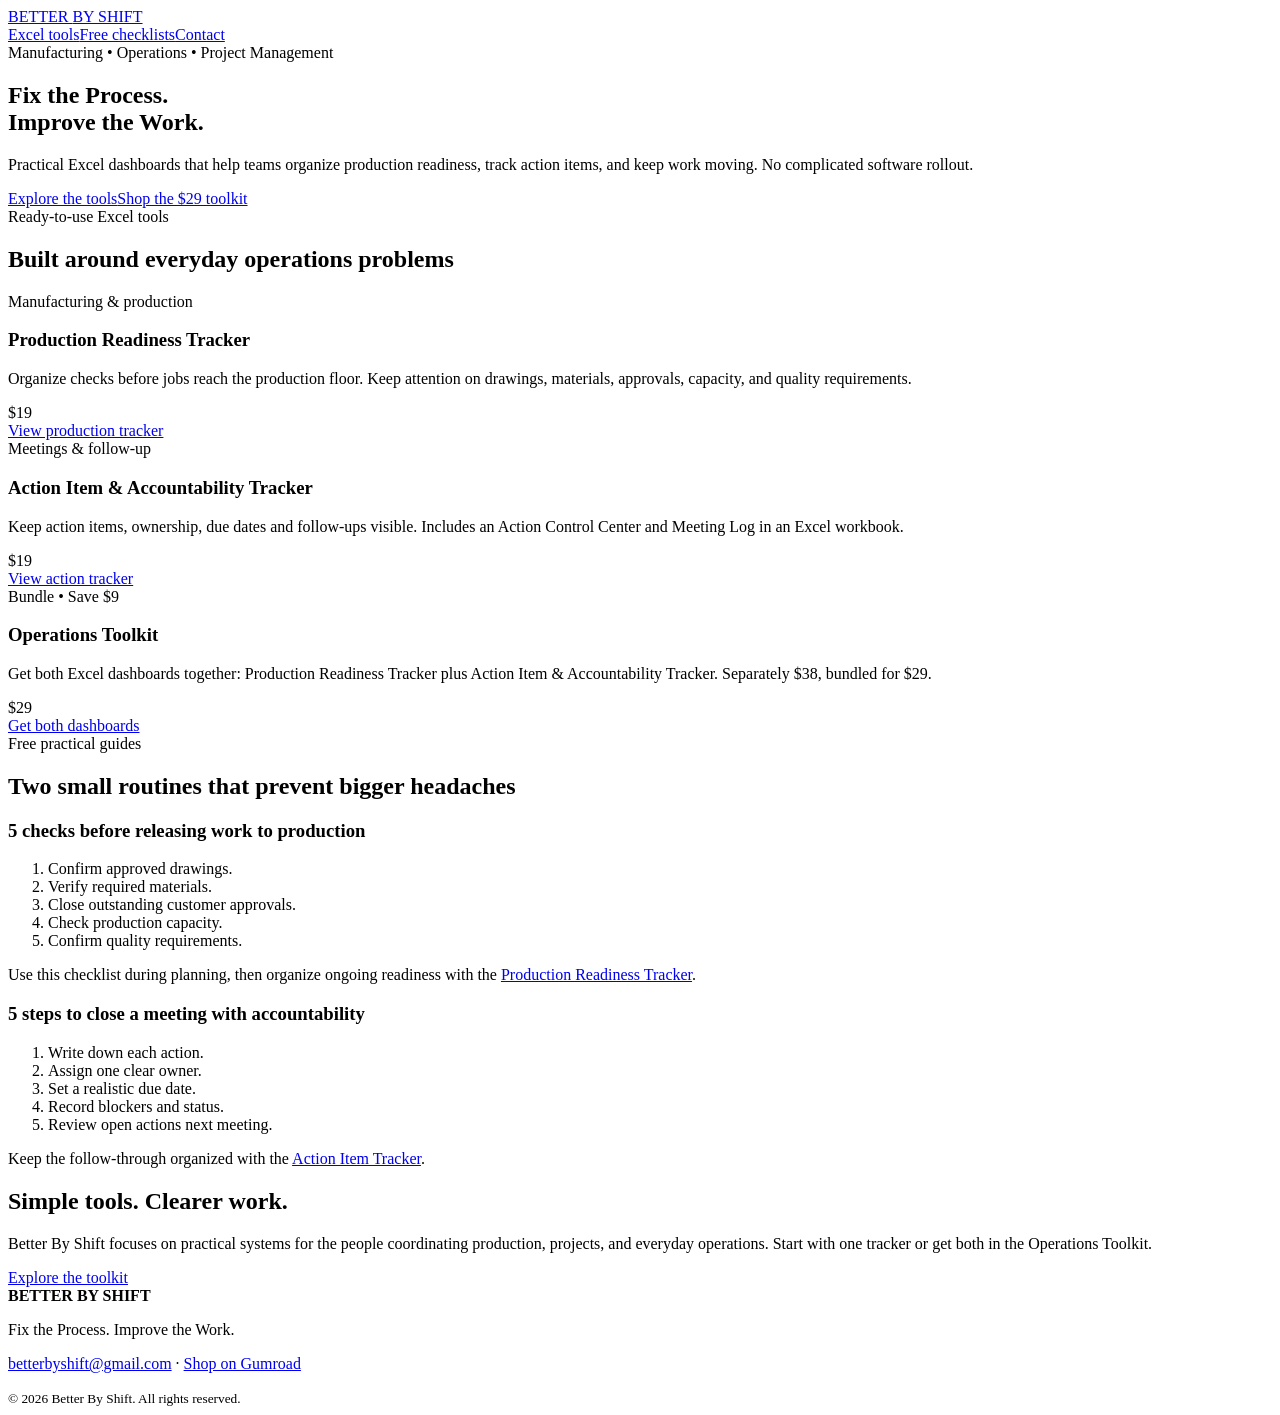
==== index.html @ 82831e55 "Build Better By Shift search-friendly website" ====
<!doctype html><html lang="en"><head><meta charset="utf-8"><meta name="viewport" content="width=device-width,initial-scale=1"><title>Better By Shift | Excel Dashboards for Manufacturing & Project Management</title><meta name="description" content="Practical Excel dashboards for production readiness, manufacturing operations, meeting action items and project accountability. Better By Shift tools start at $19."><link rel="canonical" href="https://betterbyshift.github.io/"><meta property="og:title" content="Better By Shift | Fix the Process. Improve the Work."><meta property="og:description" content="Practical Excel dashboards for manufacturing and project teams."><meta property="og:type" content="website"><meta property="og:url" content="https://betterbyshift.github.io/"><link rel="stylesheet" href="/style.css"><script type="application/ld+json">{"@context":"https://schema.org","@type":"Organization","name":"Better By Shift","url":"https://betterbyshift.github.io/","email":"betterbyshift@gmail.com","sameAs":["https://betterbyshift.gumroad.com"]}</script></head><body><header><nav><a class="logo" href="/">BETTER <span>BY SHIFT</span></a><div><a href="#tools">Excel tools</a><a href="#checklists">Free checklists</a><a href="mailto:betterbyshift@gmail.com">Contact</a></div></nav></header><main><section class="hero"><div class="wrap"><div class="eyebrow">Manufacturing • Operations • Project Management</div><h1>Fix the Process.<br>Improve the Work.</h1><p>Practical Excel dashboards that help teams organize production readiness, track action items, and keep work moving. No complicated software rollout.</p><a class="btn" href="#tools">Explore the tools</a><a class="btn alt" href="https://betterbyshift.gumroad.com/l/jtxwc" rel="noopener">Shop the $29 toolkit</a></div></section><section class="section" id="tools"><div class="wrap"><div class="eyebrow">Ready-to-use Excel tools</div><h2>Built around everyday operations problems</h2><div class="grid"><article class="card"><div class="tag">Manufacturing & production</div><h3>Production Readiness Tracker</h3><p>Organize checks before jobs reach the production floor. Keep attention on drawings, materials, approvals, capacity, and quality requirements.</p><div class="price">$19</div><a class="btn" href="https://betterbyshift.gumroad.com/l/xqkmvs" rel="noopener">View production tracker</a></article><article class="card"><div class="tag">Meetings & follow-up</div><h3>Action Item & Accountability Tracker</h3><p>Keep action items, ownership, due dates and follow-ups visible. Includes an Action Control Center and Meeting Log in an Excel workbook.</p><div class="price">$19</div><a class="btn" href="https://betterbyshift.gumroad.com/l/zdnrqs" rel="noopener">View action tracker</a></article><article class="card"><div class="tag">Bundle • Save $9</div><h3>Operations Toolkit</h3><p>Get both Excel dashboards together: Production Readiness Tracker plus Action Item & Accountability Tracker. Separately $38, bundled for $29.</p><div class="price">$29</div><a class="btn" href="https://betterbyshift.gumroad.com/l/jtxwc" rel="noopener">Get both dashboards</a></article></div></div></section><section class="section gray" id="checklists"><div class="wrap"><div class="eyebrow">Free practical guides</div><h2>Two small routines that prevent bigger headaches</h2><div class="steps"><article><h3>5 checks before releasing work to production</h3><ol><li>Confirm approved drawings.</li><li>Verify required materials.</li><li>Close outstanding customer approvals.</li><li>Check production capacity.</li><li>Confirm quality requirements.</li></ol><p>Use this checklist during planning, then organize ongoing readiness with the <a href="https://betterbyshift.gumroad.com/l/xqkmvs">Production Readiness Tracker</a>.</p></article><article><h3>5 steps to close a meeting with accountability</h3><ol><li>Write down each action.</li><li>Assign one clear owner.</li><li>Set a realistic due date.</li><li>Record blockers and status.</li><li>Review open actions next meeting.</li></ol><p>Keep the follow-through organized with the <a href="https://betterbyshift.gumroad.com/l/zdnrqs">Action Item Tracker</a>.</p></article></div></div></section><section class="section"><div class="wrap"><h2>Simple tools. Clearer work.</h2><p>Better By Shift focuses on practical systems for the people coordinating production, projects, and everyday operations. Start with one tracker or get both in the Operations Toolkit.</p><a class="btn" href="https://betterbyshift.gumroad.com/l/jtxwc">Explore the toolkit</a></div></section></main><footer><div class="wrap"><strong>BETTER BY SHIFT</strong><p>Fix the Process. Improve the Work.</p><p><a href="mailto:betterbyshift@gmail.com">betterbyshift@gmail.com</a> · <a href="https://betterbyshift.gumroad.com">Shop on Gumroad</a></p><small>© 2026 Better By Shift. All rights reserved.</small></div></footer></body></html>
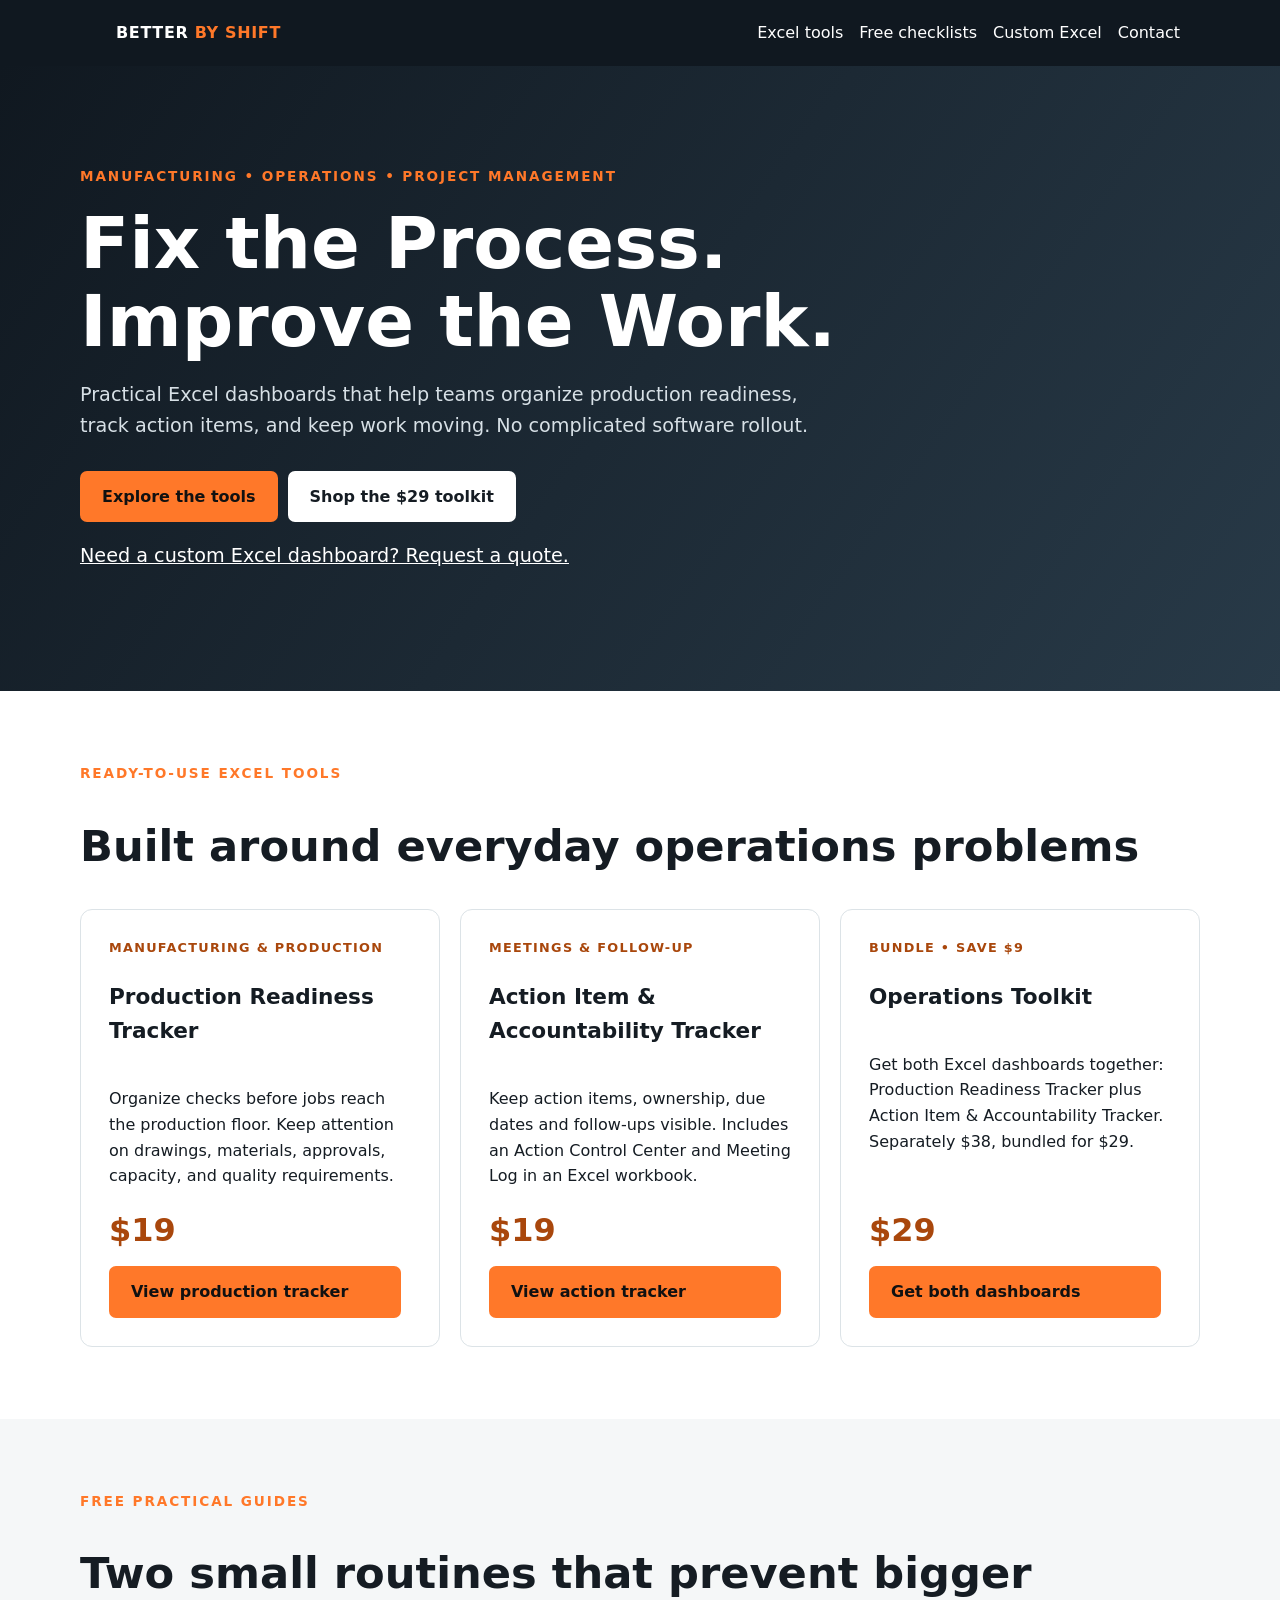
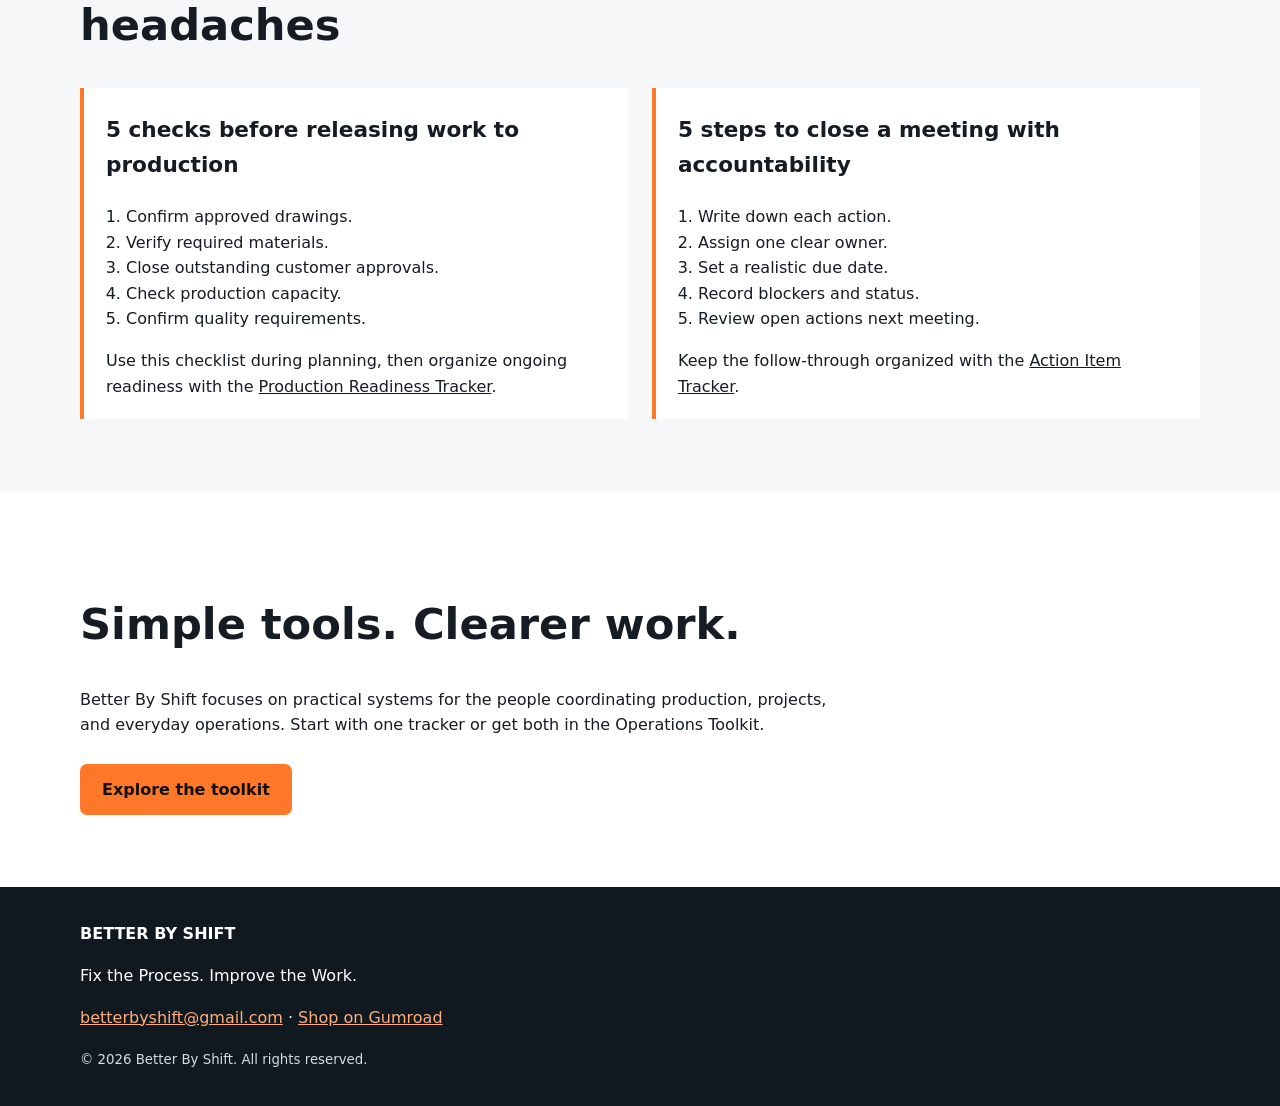
==== commit e4d8e97f: "Link custom Excel services from homepage" ====
--- a/index.html
+++ b/index.html
@@ -1 +1 @@
-<!doctype html><html lang="en"><head><meta charset="utf-8"><meta name="viewport" content="width=device-width,initial-scale=1"><title>Better By Shift | Excel Dashboards for Manufacturing & Project Management</title><meta name="description" content="Practical Excel dashboards for production readiness, manufacturing operations, meeting action items and project accountability. Better By Shift tools start at $19."><link rel="canonical" href="https://betterbyshift.github.io/"><meta property="og:title" content="Better By Shift | Fix the Process. Improve the Work."><meta property="og:description" content="Practical Excel dashboards for manufacturing and project teams."><meta property="og:type" content="website"><meta property="og:url" content="https://betterbyshift.github.io/"><link rel="stylesheet" href="/style.css"><script type="application/ld+json">{"@context":"https://schema.org","@type":"Organization","name":"Better By Shift","url":"https://betterbyshift.github.io/","email":"betterbyshift@gmail.com","sameAs":["https://betterbyshift.gumroad.com"]}</script></head><body><header><nav><a class="logo" href="/">BETTER <span>BY SHIFT</span></a><div><a href="#tools">Excel tools</a><a href="#checklists">Free checklists</a><a href="mailto:betterbyshift@gmail.com">Contact</a></div></nav></header><main><section class="hero"><div class="wrap"><div class="eyebrow">Manufacturing • Operations • Project Management</div><h1>Fix the Process.<br>Improve the Work.</h1><p>Practical Excel dashboards that help teams organize production readiness, track action items, and keep work moving. No complicated software rollout.</p><a class="btn" href="#tools">Explore the tools</a><a class="btn alt" href="https://betterbyshift.gumroad.com/l/jtxwc" rel="noopener">Shop the $29 toolkit</a></div></section><section class="section" id="tools"><div class="wrap"><div class="eyebrow">Ready-to-use Excel tools</div><h2>Built around everyday operations problems</h2><div class="grid"><article class="card"><div class="tag">Manufacturing & production</div><h3>Production Readiness Tracker</h3><p>Organize checks before jobs reach the production floor. Keep attention on drawings, materials, approvals, capacity, and quality requirements.</p><div class="price">$19</div><a class="btn" href="https://betterbyshift.gumroad.com/l/xqkmvs" rel="noopener">View production tracker</a></article><article class="card"><div class="tag">Meetings & follow-up</div><h3>Action Item & Accountability Tracker</h3><p>Keep action items, ownership, due dates and follow-ups visible. Includes an Action Control Center and Meeting Log in an Excel workbook.</p><div class="price">$19</div><a class="btn" href="https://betterbyshift.gumroad.com/l/zdnrqs" rel="noopener">View action tracker</a></article><article class="card"><div class="tag">Bundle • Save $9</div><h3>Operations Toolkit</h3><p>Get both Excel dashboards together: Production Readiness Tracker plus Action Item & Accountability Tracker. Separately $38, bundled for $29.</p><div class="price">$29</div><a class="btn" href="https://betterbyshift.gumroad.com/l/jtxwc" rel="noopener">Get both dashboards</a></article></div></div></section><section class="section gray" id="checklists"><div class="wrap"><div class="eyebrow">Free practical guides</div><h2>Two small routines that prevent bigger headaches</h2><div class="steps"><article><h3>5 checks before releasing work to production</h3><ol><li>Confirm approved drawings.</li><li>Verify required materials.</li><li>Close outstanding customer approvals.</li><li>Check production capacity.</li><li>Confirm quality requirements.</li></ol><p>Use this checklist during planning, then organize ongoing readiness with the <a href="https://betterbyshift.gumroad.com/l/xqkmvs">Production Readiness Tracker</a>.</p></article><article><h3>5 steps to close a meeting with accountability</h3><ol><li>Write down each action.</li><li>Assign one clear owner.</li><li>Set a realistic due date.</li><li>Record blockers and status.</li><li>Review open actions next meeting.</li></ol><p>Keep the follow-through organized with the <a href="https://betterbyshift.gumroad.com/l/zdnrqs">Action Item Tracker</a>.</p></article></div></div></section><section class="section"><div class="wrap"><h2>Simple tools. Clearer work.</h2><p>Better By Shift focuses on practical systems for the people coordinating production, projects, and everyday operations. Start with one tracker or get both in the Operations Toolkit.</p><a class="btn" href="https://betterbyshift.gumroad.com/l/jtxwc">Explore the toolkit</a></div></section></main><footer><div class="wrap"><strong>BETTER BY SHIFT</strong><p>Fix the Process. Improve the Work.</p><p><a href="mailto:betterbyshift@gmail.com">betterbyshift@gmail.com</a> · <a href="https://betterbyshift.gumroad.com">Shop on Gumroad</a></p><small>© 2026 Better By Shift. All rights reserved.</small></div></footer></body></html>+<!doctype html><html lang="en"><head><meta charset="utf-8"><meta name="viewport" content="width=device-width,initial-scale=1"><title>Better By Shift | Excel Dashboards for Manufacturing & Project Management</title><meta name="description" content="Practical Excel dashboards for production readiness, manufacturing operations, meeting action items and project accountability. Better By Shift tools start at $19."><link rel="canonical" href="https://betterbyshift.github.io/"><meta property="og:title" content="Better By Shift | Fix the Process. Improve the Work."><meta property="og:description" content="Practical Excel dashboards for manufacturing and project teams."><meta property="og:type" content="website"><meta property="og:url" content="https://betterbyshift.github.io/"><link rel="stylesheet" href="/style.css"><script type="application/ld+json">{"@context":"https://schema.org","@type":"Organization","name":"Better By Shift","url":"https://betterbyshift.github.io/","email":"betterbyshift@gmail.com","sameAs":["https://betterbyshift.gumroad.com"]}</script></head><body><header><nav><a class="logo" href="/">BETTER <span>BY SHIFT</span></a><div><a href="#tools">Excel tools</a><a href="#checklists">Free checklists</a><a href="/custom-excel.html">Custom Excel</a><a href="mailto:betterbyshift@gmail.com">Contact</a></div></nav></header><main><section class="hero"><div class="wrap"><div class="eyebrow">Manufacturing • Operations • Project Management</div><h1>Fix the Process.<br>Improve the Work.</h1><p>Practical Excel dashboards that help teams organize production readiness, track action items, and keep work moving. No complicated software rollout.</p><a class="btn" href="#tools">Explore the tools</a><a class="btn alt" href="https://betterbyshift.gumroad.com/l/jtxwc" rel="noopener">Shop the $29 toolkit</a><p><a href="/custom-excel.html" style="color:#fff;text-decoration:underline">Need a custom Excel dashboard? Request a quote.</a></p></div></section><section class="section" id="tools"><div class="wrap"><div class="eyebrow">Ready-to-use Excel tools</div><h2>Built around everyday operations problems</h2><div class="grid"><article class="card"><div class="tag">Manufacturing & production</div><h3>Production Readiness Tracker</h3><p>Organize checks before jobs reach the production floor. Keep attention on drawings, materials, approvals, capacity, and quality requirements.</p><div class="price">$19</div><a class="btn" href="https://betterbyshift.gumroad.com/l/xqkmvs" rel="noopener">View production tracker</a></article><article class="card"><div class="tag">Meetings & follow-up</div><h3>Action Item & Accountability Tracker</h3><p>Keep action items, ownership, due dates and follow-ups visible. Includes an Action Control Center and Meeting Log in an Excel workbook.</p><div class="price">$19</div><a class="btn" href="https://betterbyshift.gumroad.com/l/zdnrqs" rel="noopener">View action tracker</a></article><article class="card"><div class="tag">Bundle • Save $9</div><h3>Operations Toolkit</h3><p>Get both Excel dashboards together: Production Readiness Tracker plus Action Item & Accountability Tracker. Separately $38, bundled for $29.</p><div class="price">$29</div><a class="btn" href="https://betterbyshift.gumroad.com/l/jtxwc" rel="noopener">Get both dashboards</a></article></div></div></section><section class="section gray" id="checklists"><div class="wrap"><div class="eyebrow">Free practical guides</div><h2>Two small routines that prevent bigger headaches</h2><div class="steps"><article><h3>5 checks before releasing work to production</h3><ol><li>Confirm approved drawings.</li><li>Verify required materials.</li><li>Close outstanding customer approvals.</li><li>Check production capacity.</li><li>Confirm quality requirements.</li></ol><p>Use this checklist during planning, then organize ongoing readiness with the <a href="https://betterbyshift.gumroad.com/l/xqkmvs">Production Readiness Tracker</a>.</p></article><article><h3>5 steps to close a meeting with accountability</h3><ol><li>Write down each action.</li><li>Assign one clear owner.</li><li>Set a realistic due date.</li><li>Record blockers and status.</li><li>Review open actions next meeting.</li></ol><p>Keep the follow-through organized with the <a href="https://betterbyshift.gumroad.com/l/zdnrqs">Action Item Tracker</a>.</p></article></div></div></section><section class="section"><div class="wrap"><h2>Simple tools. Clearer work.</h2><p>Better By Shift focuses on practical systems for the people coordinating production, projects, and everyday operations. Start with one tracker or get both in the Operations Toolkit.</p><a class="btn" href="https://betterbyshift.gumroad.com/l/jtxwc">Explore the toolkit</a></div></section></main><footer><div class="wrap"><strong>BETTER BY SHIFT</strong><p>Fix the Process. Improve the Work.</p><p><a href="mailto:betterbyshift@gmail.com">betterbyshift@gmail.com</a> · <a href="https://betterbyshift.gumroad.com">Shop on Gumroad</a></p><small>© 2026 Better By Shift. All rights reserved.</small></div></footer></body></html>
--- a/style.css
+++ b/style.css
@@ -0,0 +1 @@
+:root{--orange:#ff7829;--dark:#151c23;--muted:#52606d;--bg:#f5f7f8}*{box-sizing:border-box}body{margin:0;font-family:system-ui,-apple-system,Segoe UI,sans-serif;color:var(--dark);line-height:1.6}a{color:inherit}header{background:#101820;color:white}nav{max-width:1120px;margin:auto;padding:20px;display:flex;align-items:center;justify-content:space-between;gap:20px}nav a{text-decoration:none;margin-left:16px}.logo{font-weight:900;letter-spacing:.04em}.logo span{color:var(--orange)}.hero{background:linear-gradient(125deg,#101820,#283a48);color:white;padding:100px 20px}.wrap{max-width:1120px;margin:auto}.eyebrow{color:var(--orange);text-transform:uppercase;letter-spacing:.14em;font-weight:800;font-size:.85rem}h1{font-size:clamp(2.5rem,6vw,4.5rem);line-height:1.08;max-width:850px;margin:18px 0}h2{font-size:clamp(1.8rem,4vw,2.7rem);line-height:1.2}h3{font-size:1.35rem}p{max-width:760px}.hero p{font-size:1.2rem;color:#d7e0e6}.btn{display:inline-block;background:var(--orange);color:#111;text-decoration:none;font-weight:800;border-radius:7px;padding:13px 22px;margin:10px 10px 0 0}.btn.alt{background:white;color:#151c23}.section{padding:72px 20px}.section.gray{background:var(--bg)}.grid{display:grid;grid-template-columns:repeat(3,minmax(0,1fr));gap:20px}.card{border:1px solid #dce3e7;border-radius:12px;padding:28px;background:white;display:flex;flex-direction:column}.card p{flex:1}.price{font-size:2rem;font-weight:900;color:#a9470c}.tag{font-weight:800;color:#a9470c;font-size:.8rem;letter-spacing:.1em;text-transform:uppercase}.steps{display:grid;grid-template-columns:repeat(2,1fr);gap:24px}.steps article{border-left:4px solid var(--orange);padding:4px 22px;background:white}.steps ol{padding-left:20px}footer{background:#101820;color:white;padding:34px 20px}footer a{color:#ffae7b}small{color:#d3dce1}@media(max-width:760px){.grid,.steps{grid-template-columns:1fr}nav{flex-direction:column;align-items:flex-start}nav a{margin:0 16px 0 0}.hero{padding:70px 20px}}
